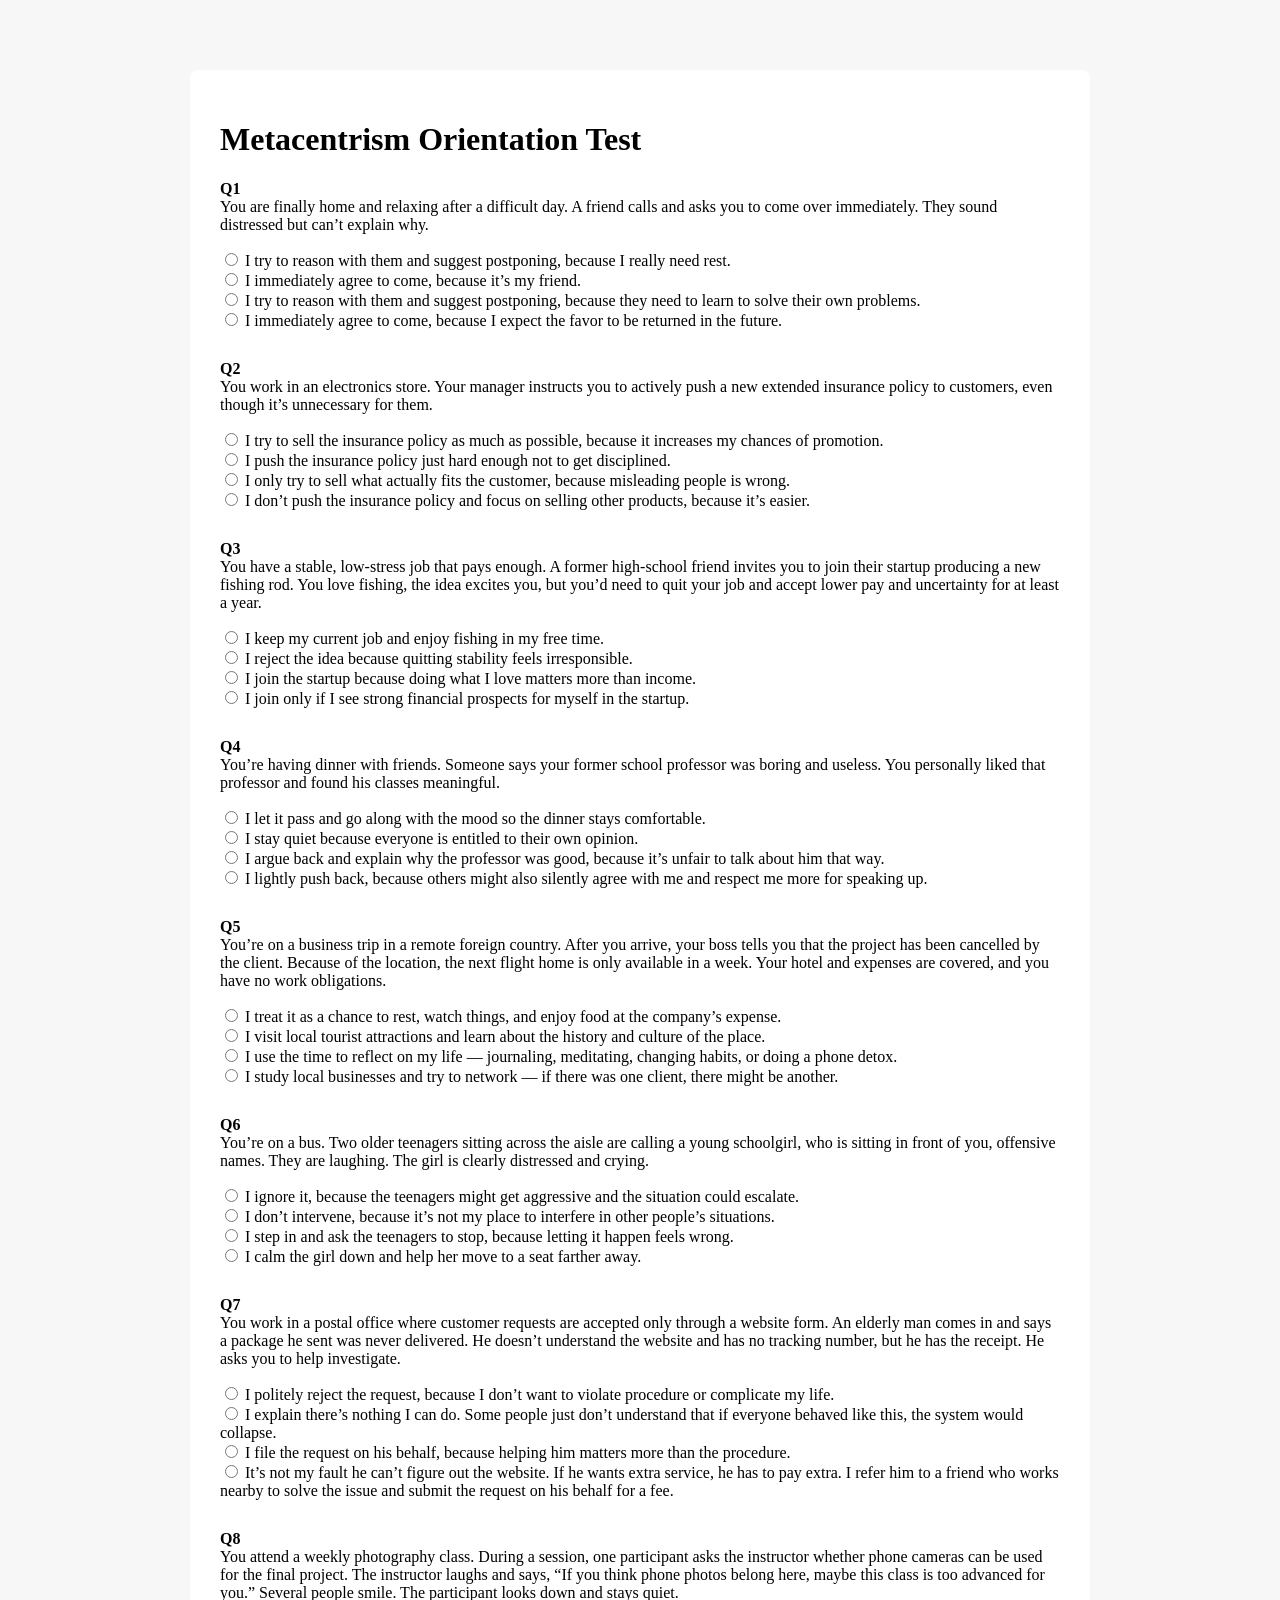
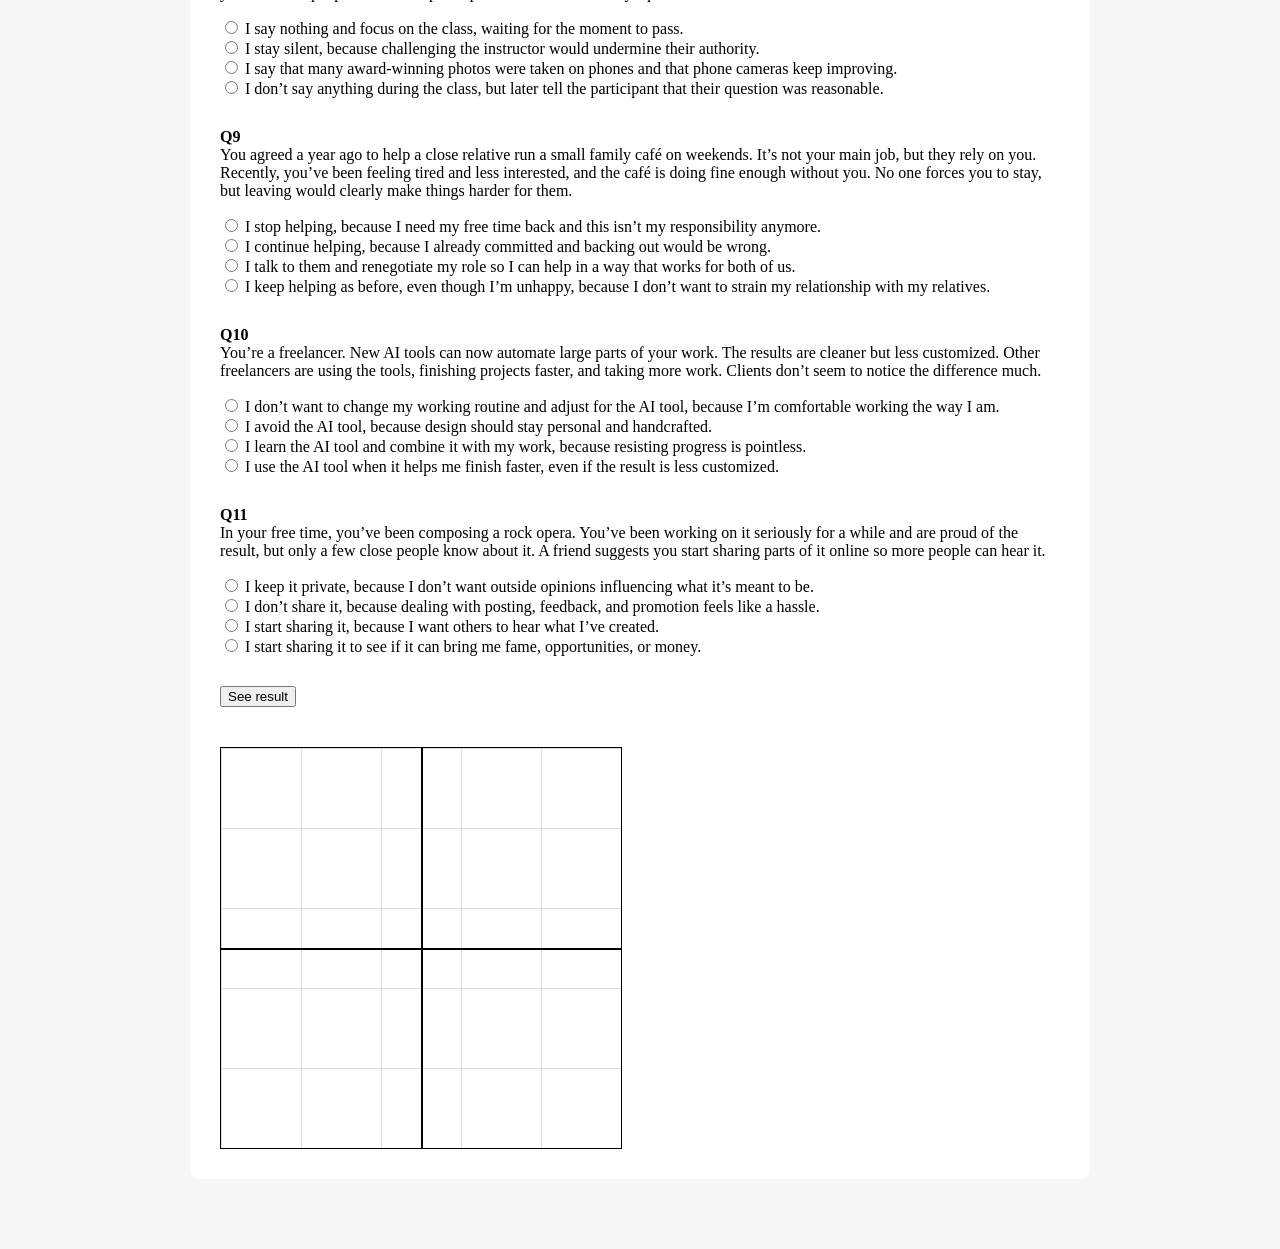
==== index.html @ 57682e9e "Update index.html" ====
<!DOCTYPE html>
<html lang="en">
<head>
  <meta charset="UTF-8">
  <title>Metacentrism Test</title>
  <link rel="stylesheet" href="css/style.css">
  <div class="container">
  <div class="test-box">
    <!-- intro -->
    <!-- form -->
    <!-- result -->

</head>

  
<body>

<h1>Metacentrism Orientation Test</h1>

<form id="testForm"></form>

<button onclick="calculate()">See result</button>
<p id="score"></p>

<div class="plane">
  <div class="axis horizontal"></div>
  <div class="axis vertical"></div>
  <div id="dot" class="dot"></div>
</div>

<script type="module" src="js/engine.js"></script>
</body>
      </div>
</div>
</html>
---- css/style.css ----
<style>
body {
  font-family: Arial, sans-serif;
  max-width: 900px;
  margin: auto;
  padding: 20px;
}
.question { margin-bottom: 30px; }
.plane {
  position: relative;
  width: 400px;
  height: 400px;
  border: 1px solid #000;
  margin-top: 40px;
  background:
    repeating-linear-gradient(to right, #ddd, #ddd 1px, transparent 1px, transparent 80px),
    repeating-linear-gradient(to bottom, #ddd, #ddd 1px, transparent 1px, transparent 80px);
}
.axis { position: absolute; background: #000; }
.axis.horizontal { top: 200px; left: 0; width: 100%; height: 2px; }
.axis.vertical { left: 200px; top: 0; height: 100%; width: 2px; }
.dot {
  position: absolute;
  width: 10px;
  height: 10px;
  background: red;
  border-radius: 50%;
  transform: translate(-50%, -50%);
  display: none;
}

.container {
  max-width: 900px;
  margin: 40px auto;
  padding: 30px;
}

.question {
  margin-bottom: 30px;
}

body {
  background: #f7f7f7;
}

.test-box {
  background: white;
  padding: 30px;
  border-radius: 8px;
}
</style>
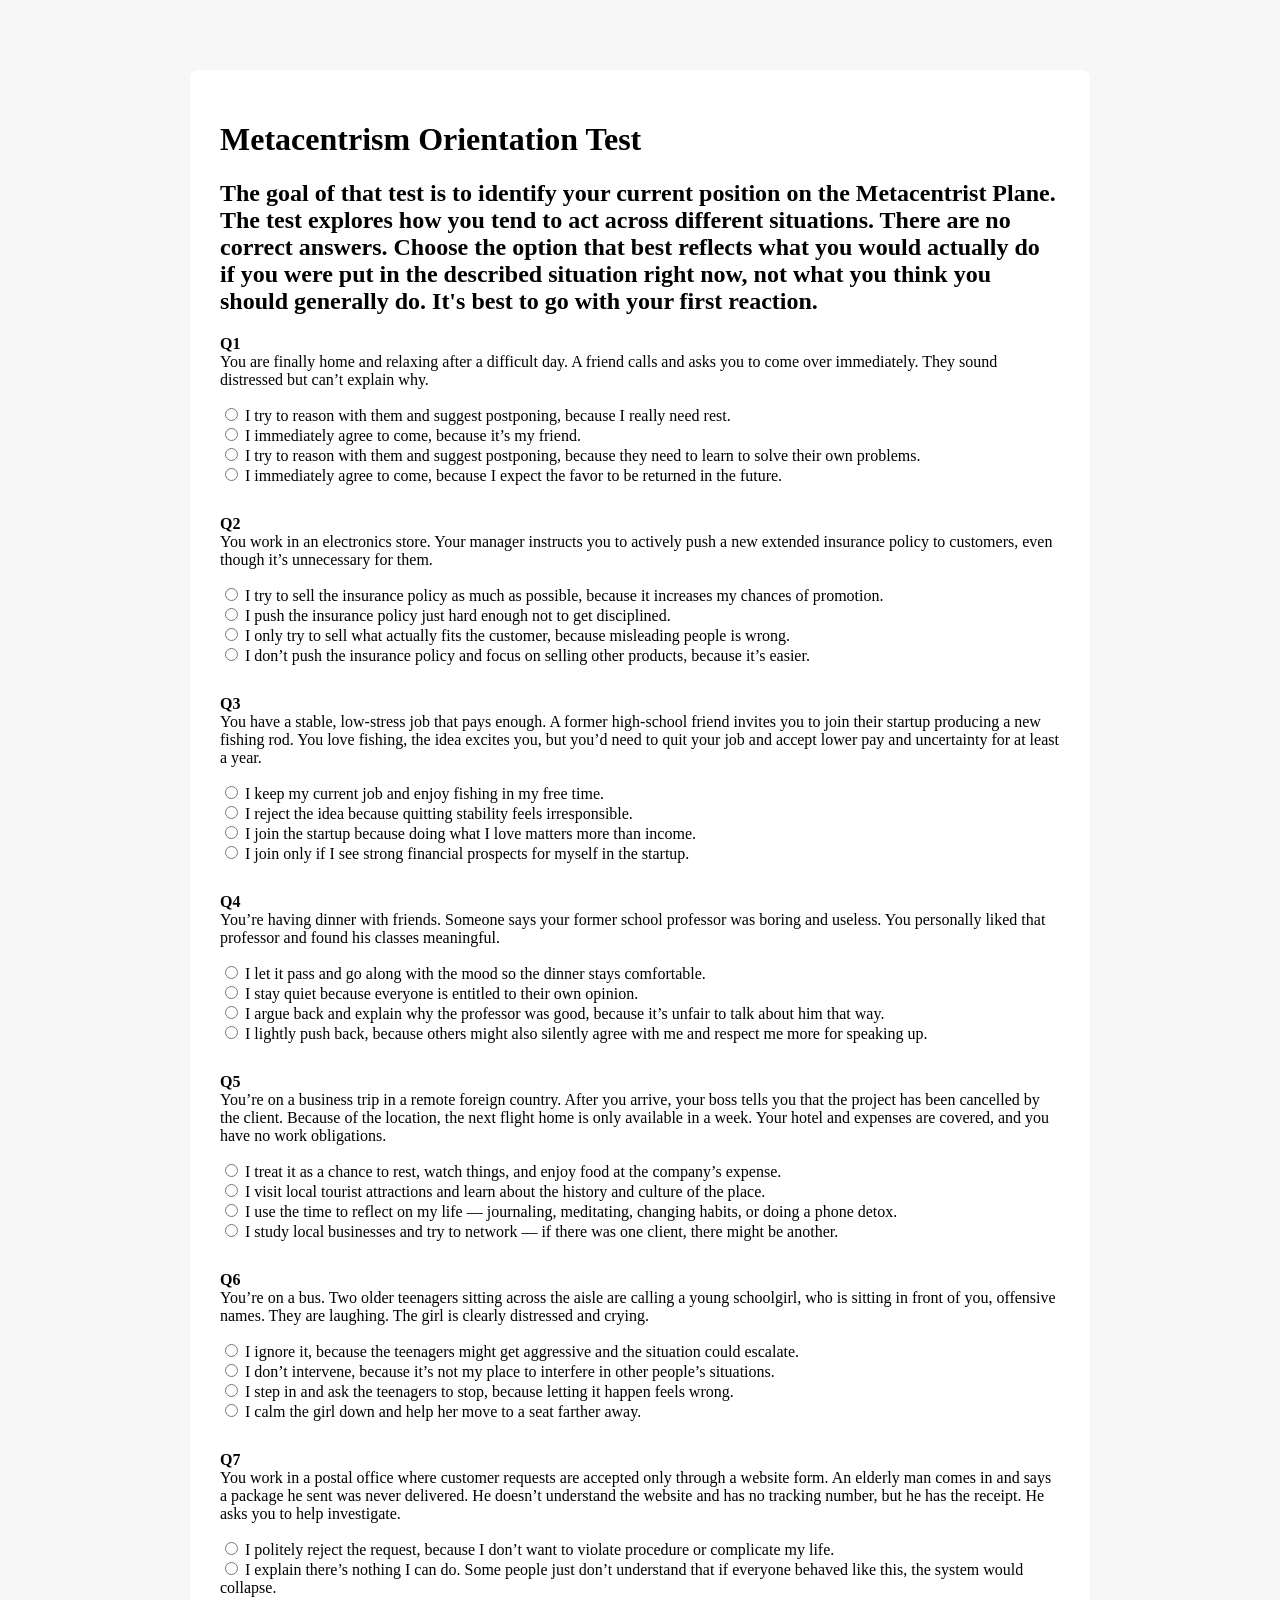
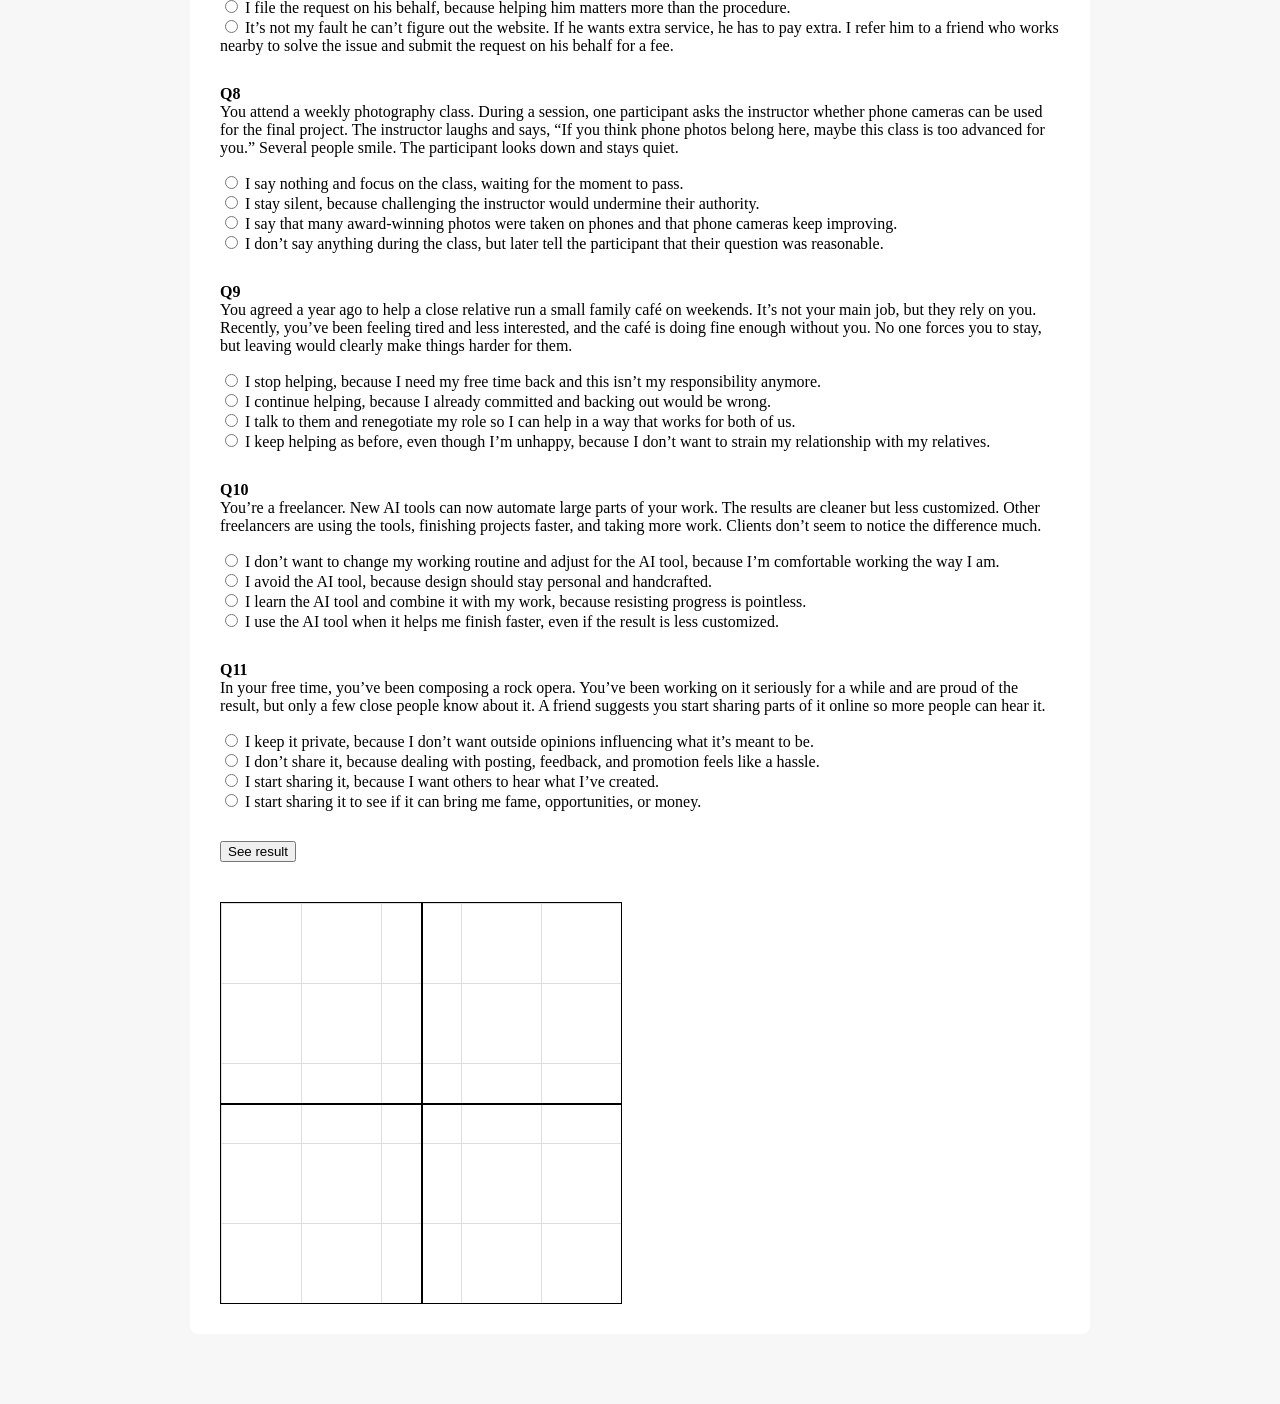
==== commit 594d4147: "Update index.html" ====
--- a/index.html
+++ b/index.html
@@ -1,21 +1,27 @@
 <!DOCTYPE html>
 <html lang="en">
-<head>
-  <meta charset="UTF-8">
-  <title>Metacentrism Test</title>
-  <link rel="stylesheet" href="css/style.css">
-  <div class="container">
+ <div class="container">
   <div class="test-box">
     <!-- intro -->
     <!-- form -->
     <!-- result -->
 
+<head>
+  <meta charset="UTF-8">
+  <title>Metacentrism Test</title>
+  <link rel="stylesheet" href="css/style.css">
 </head>
 
   
 <body>
 
 <h1>Metacentrism Orientation Test</h1>
+ <h2> The goal of that test is to identify your current position on the Metacentrist Plane.
+The test explores how you tend to act across different situations. 
+There are no correct answers.
+Choose the option that best reflects what you would actually do if you were put in the described situation right now, not what you think you should generally do.
+It's best to go with your first reaction.
+ </h2>
 
 <form id="testForm"></form>
 
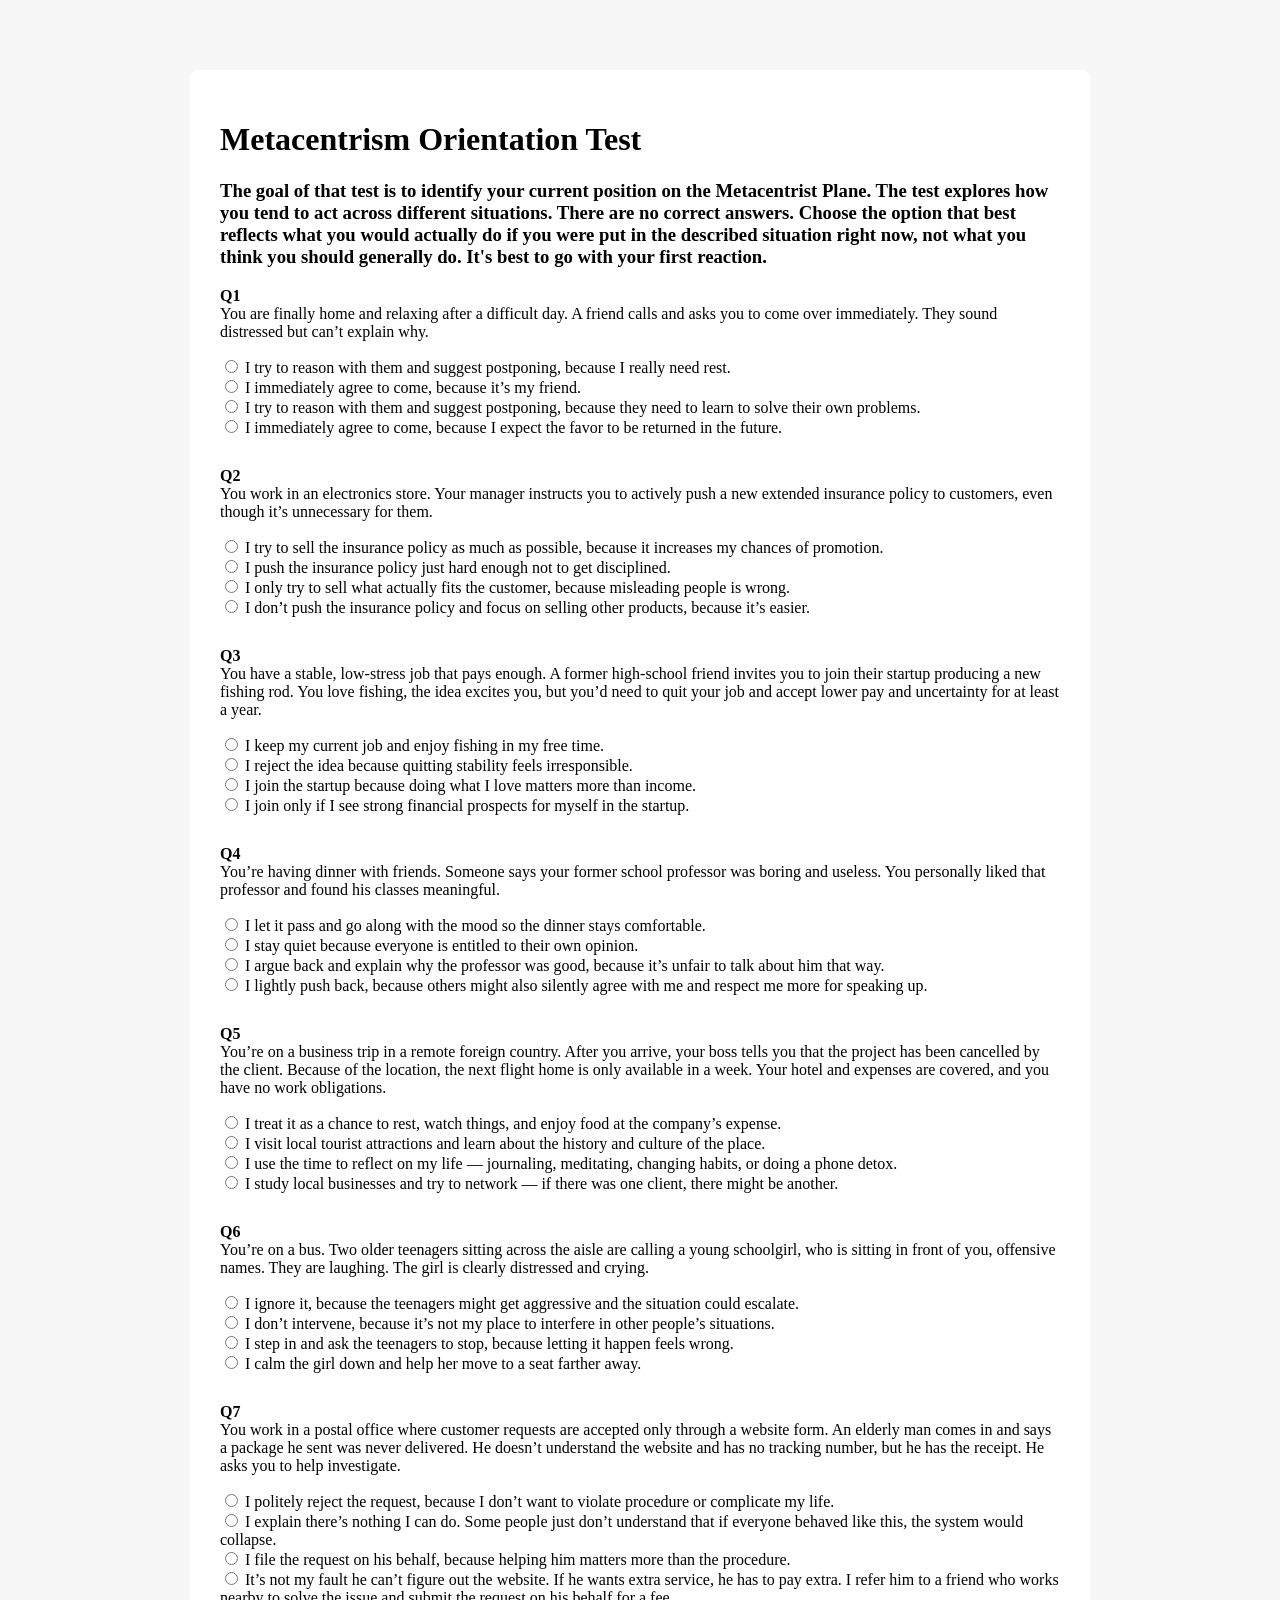
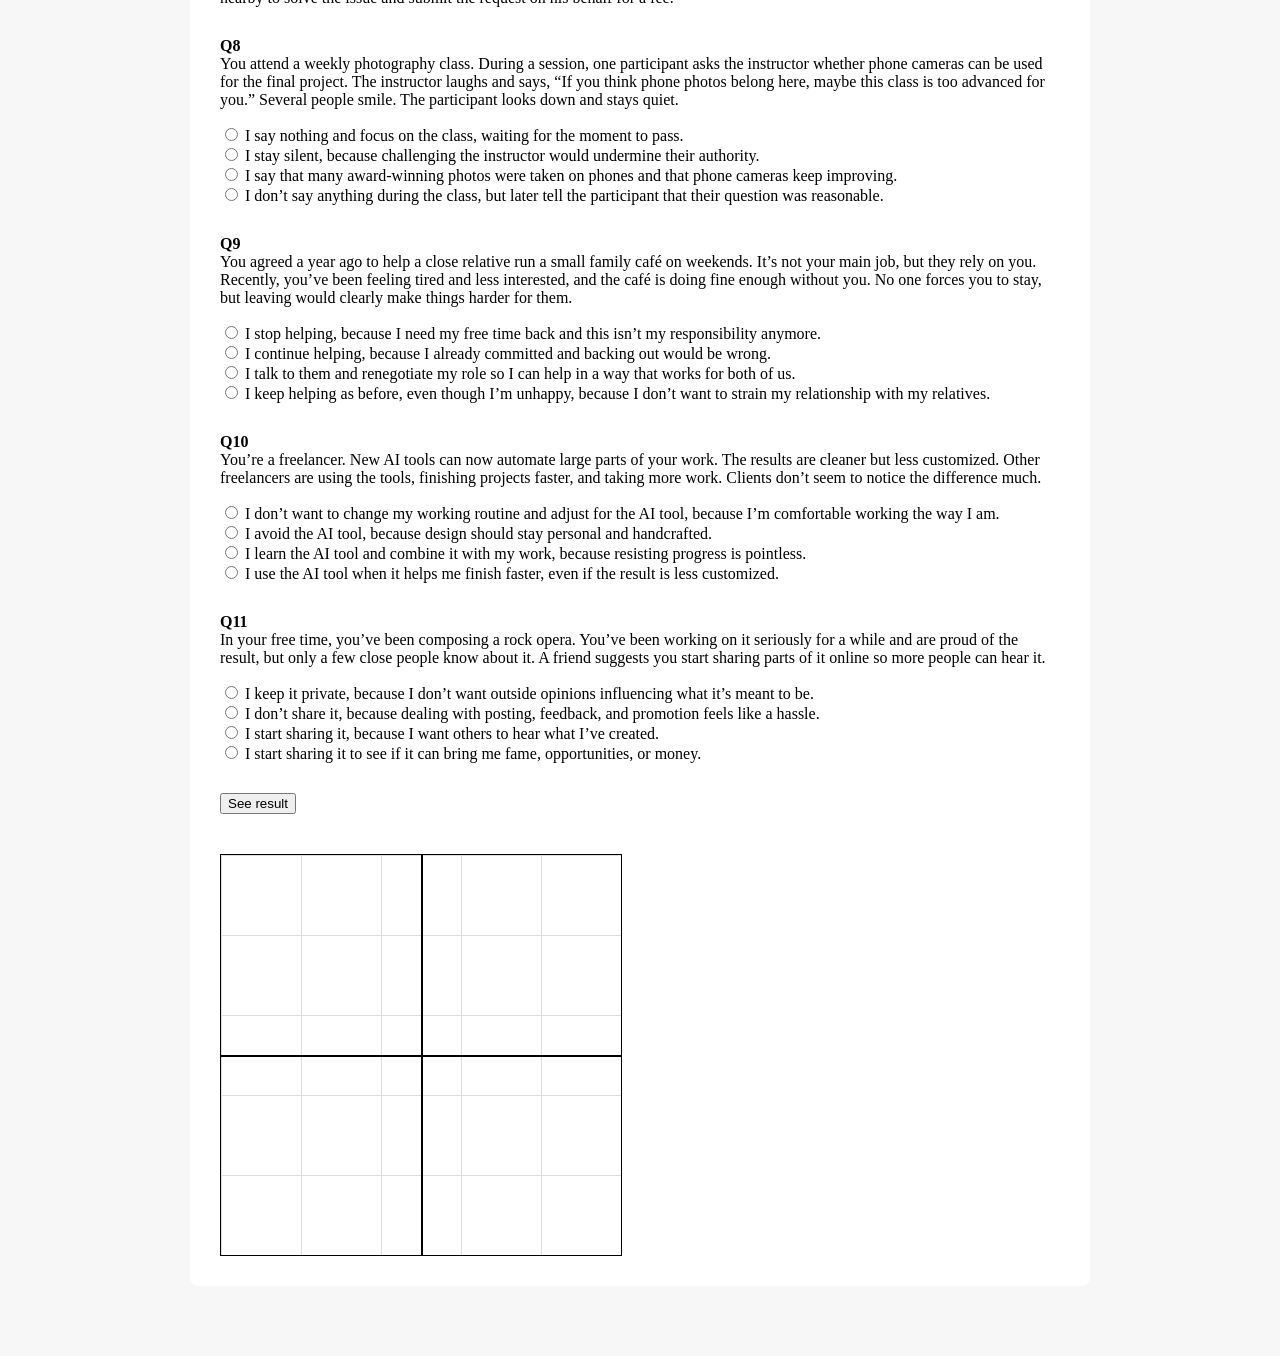
==== commit 3cd81a4f: "Update index.html" ====
--- a/index.html
+++ b/index.html
@@ -16,12 +16,12 @@
 <body>
 
 <h1>Metacentrism Orientation Test</h1>
- <h2> The goal of that test is to identify your current position on the Metacentrist Plane.
+ <h3> The goal of that test is to identify your current position on the Metacentrist Plane.
 The test explores how you tend to act across different situations. 
 There are no correct answers.
 Choose the option that best reflects what you would actually do if you were put in the described situation right now, not what you think you should generally do.
 It's best to go with your first reaction.
- </h2>
+ </h3>
 
 <form id="testForm"></form>
 
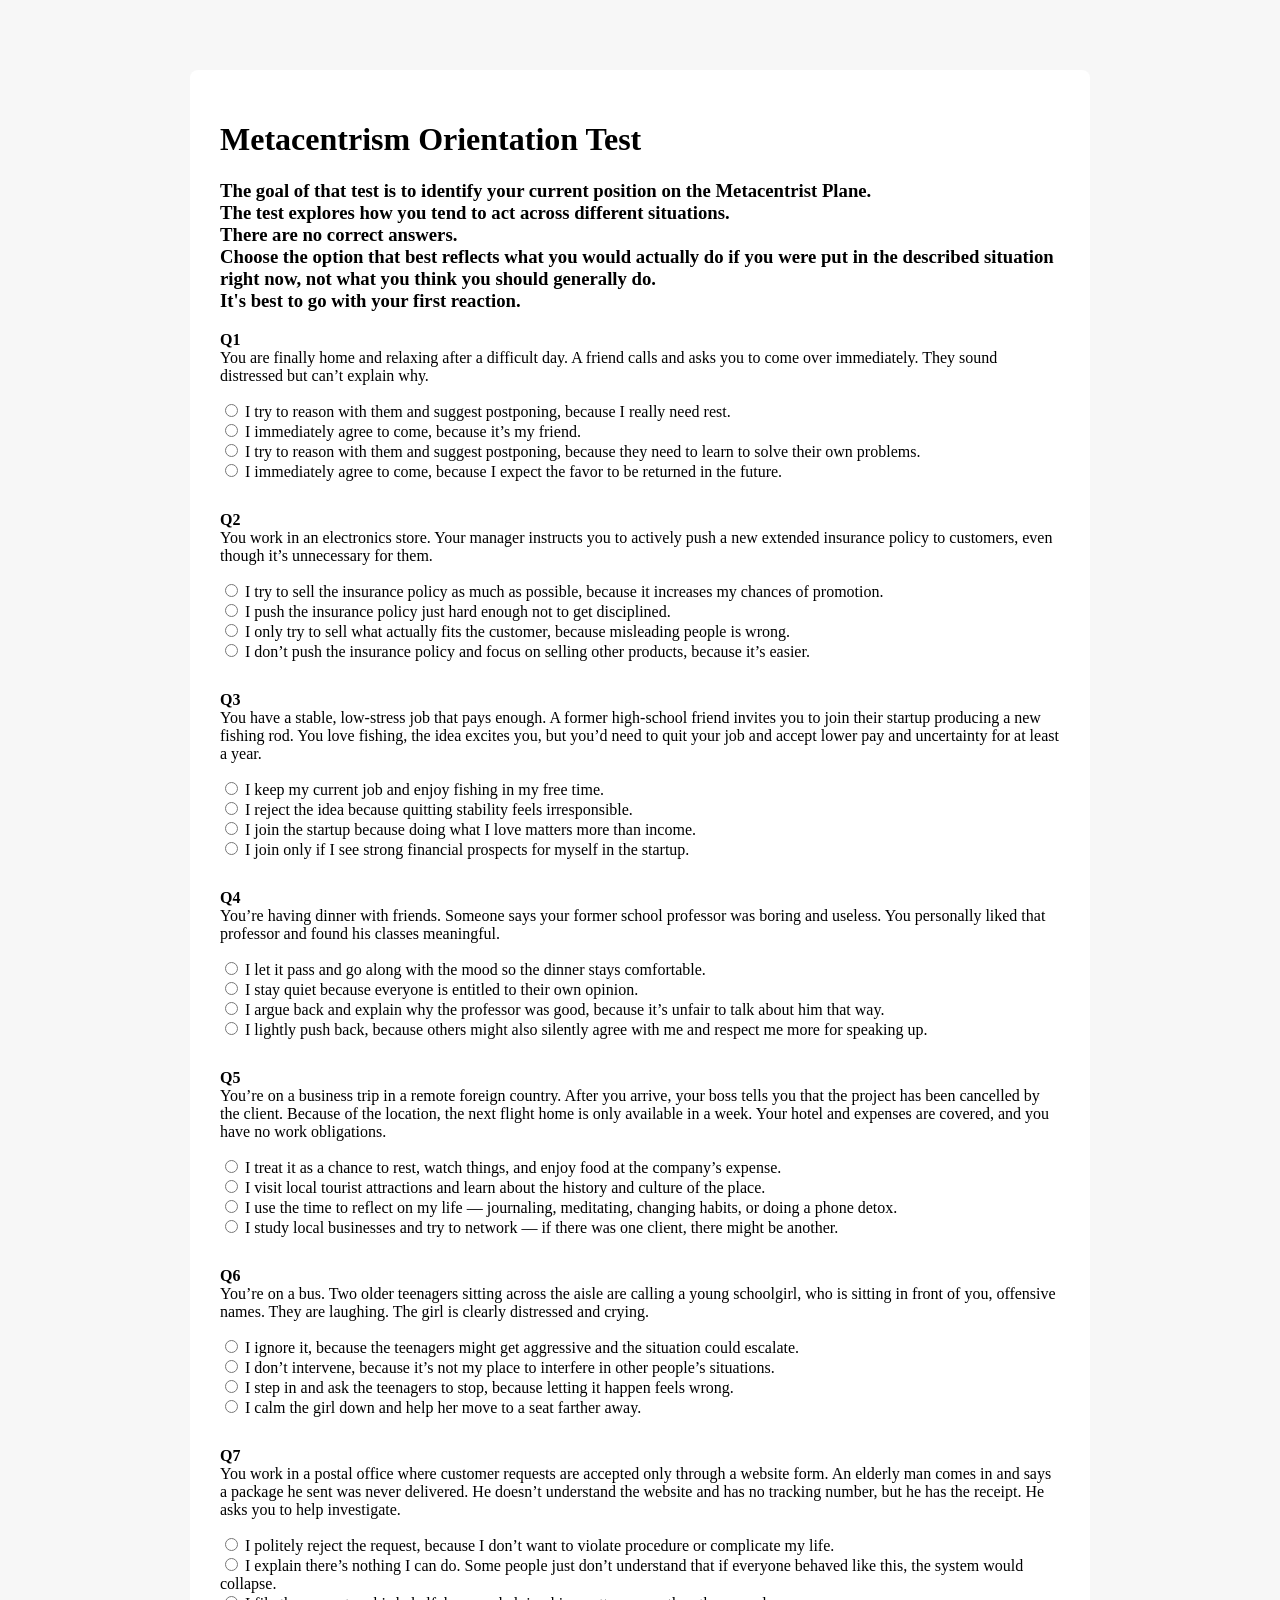
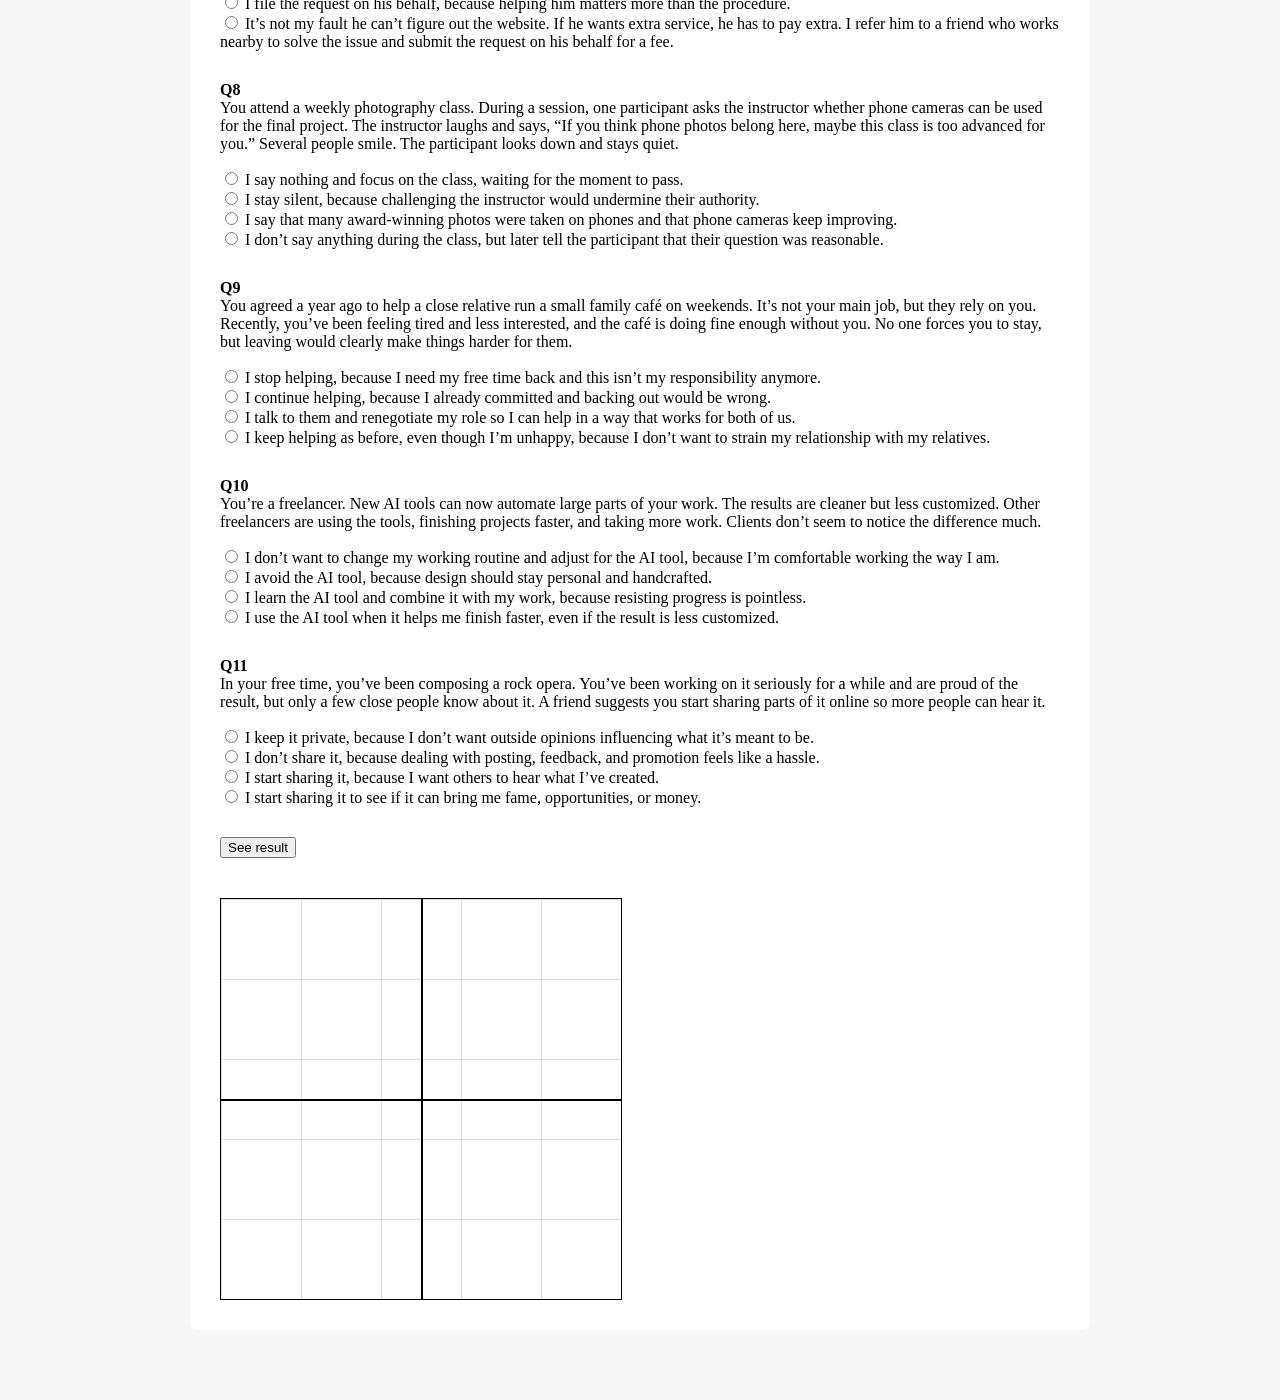
==== commit 4cd58e6f: "Update index.html" ====
--- a/index.html
+++ b/index.html
@@ -16,10 +16,10 @@
 <body>
 
 <h1>Metacentrism Orientation Test</h1>
- <h3> The goal of that test is to identify your current position on the Metacentrist Plane.
-The test explores how you tend to act across different situations. 
-There are no correct answers.
-Choose the option that best reflects what you would actually do if you were put in the described situation right now, not what you think you should generally do.
+ <h3> The goal of that test is to identify your current position on the Metacentrist Plane.<br>
+The test explores how you tend to act across different situations.<br>
+There are no correct answers.<br>
+Choose the option that best reflects what you would actually do if you were put in the described situation right now, not what you think you should generally do.<br>
 It's best to go with your first reaction.
  </h3>
 
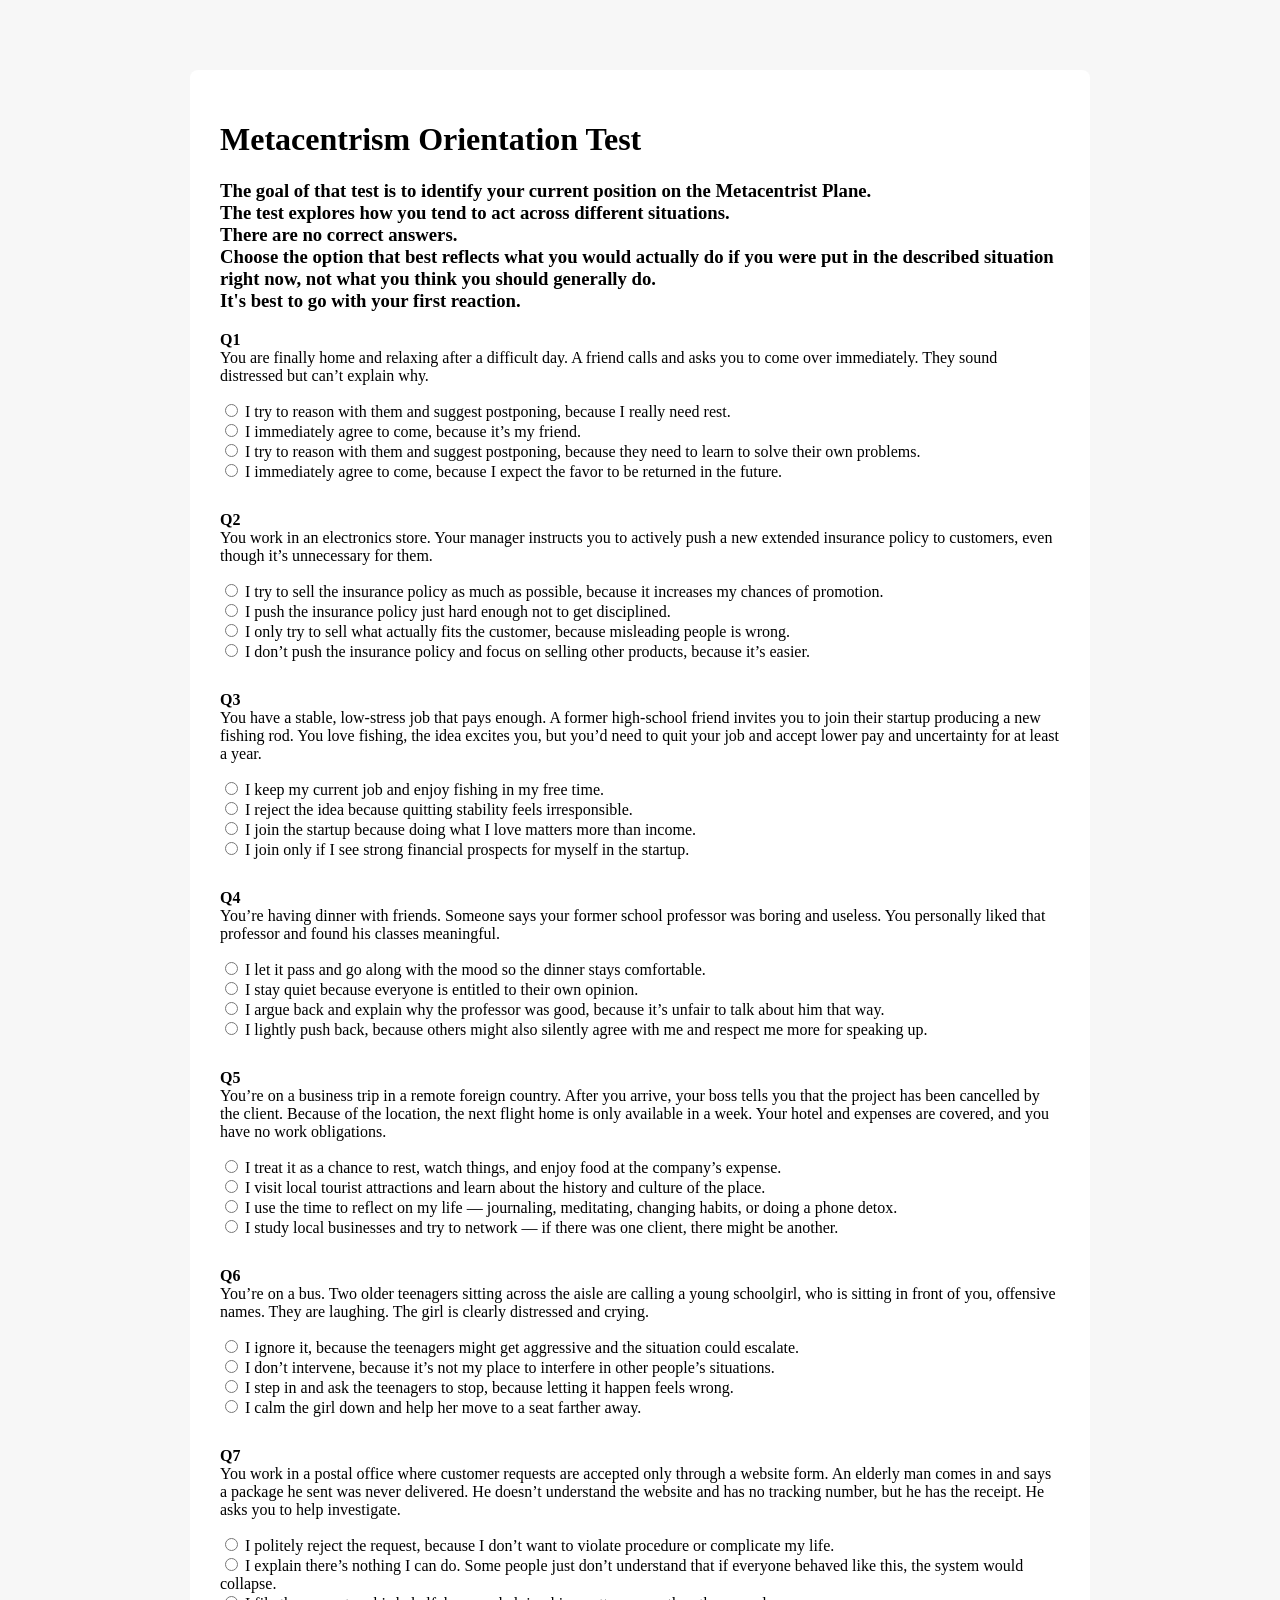
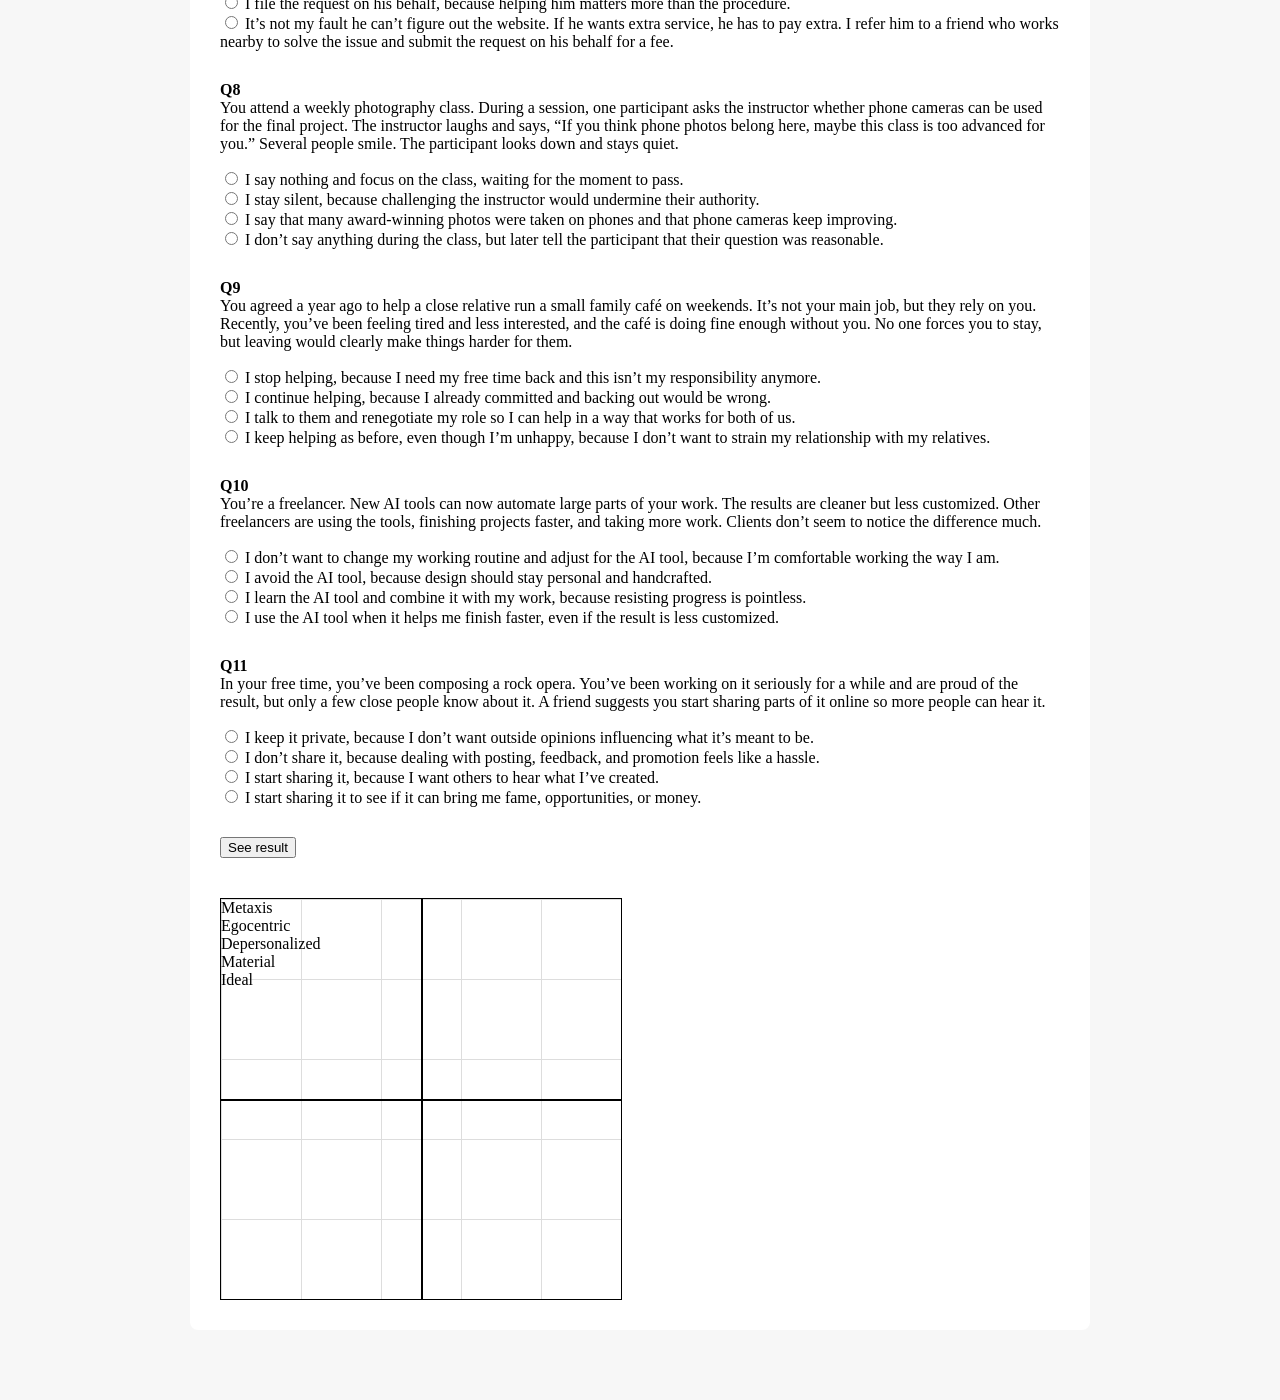
==== commit b5904c60: "Update index.html" ====
--- a/index.html
+++ b/index.html
@@ -27,11 +27,20 @@
 
 <button onclick="calculate()">See result</button>
 <p id="score"></p>
+<div id="result"></div>
+ 
 
 <div class="plane">
   <div class="axis horizontal"></div>
   <div class="axis vertical"></div>
   <div id="dot" class="dot"></div>
+ <div class="label center">Metaxis</div>
+
+<div class="label top">Egocentric</div>
+<div class="label bottom">Depersonalized</div>
+
+<div class="label left">Material</div>
+<div class="label right">Ideal</div>
 </div>
 
 <script type="module" src="js/engine.js"></script>
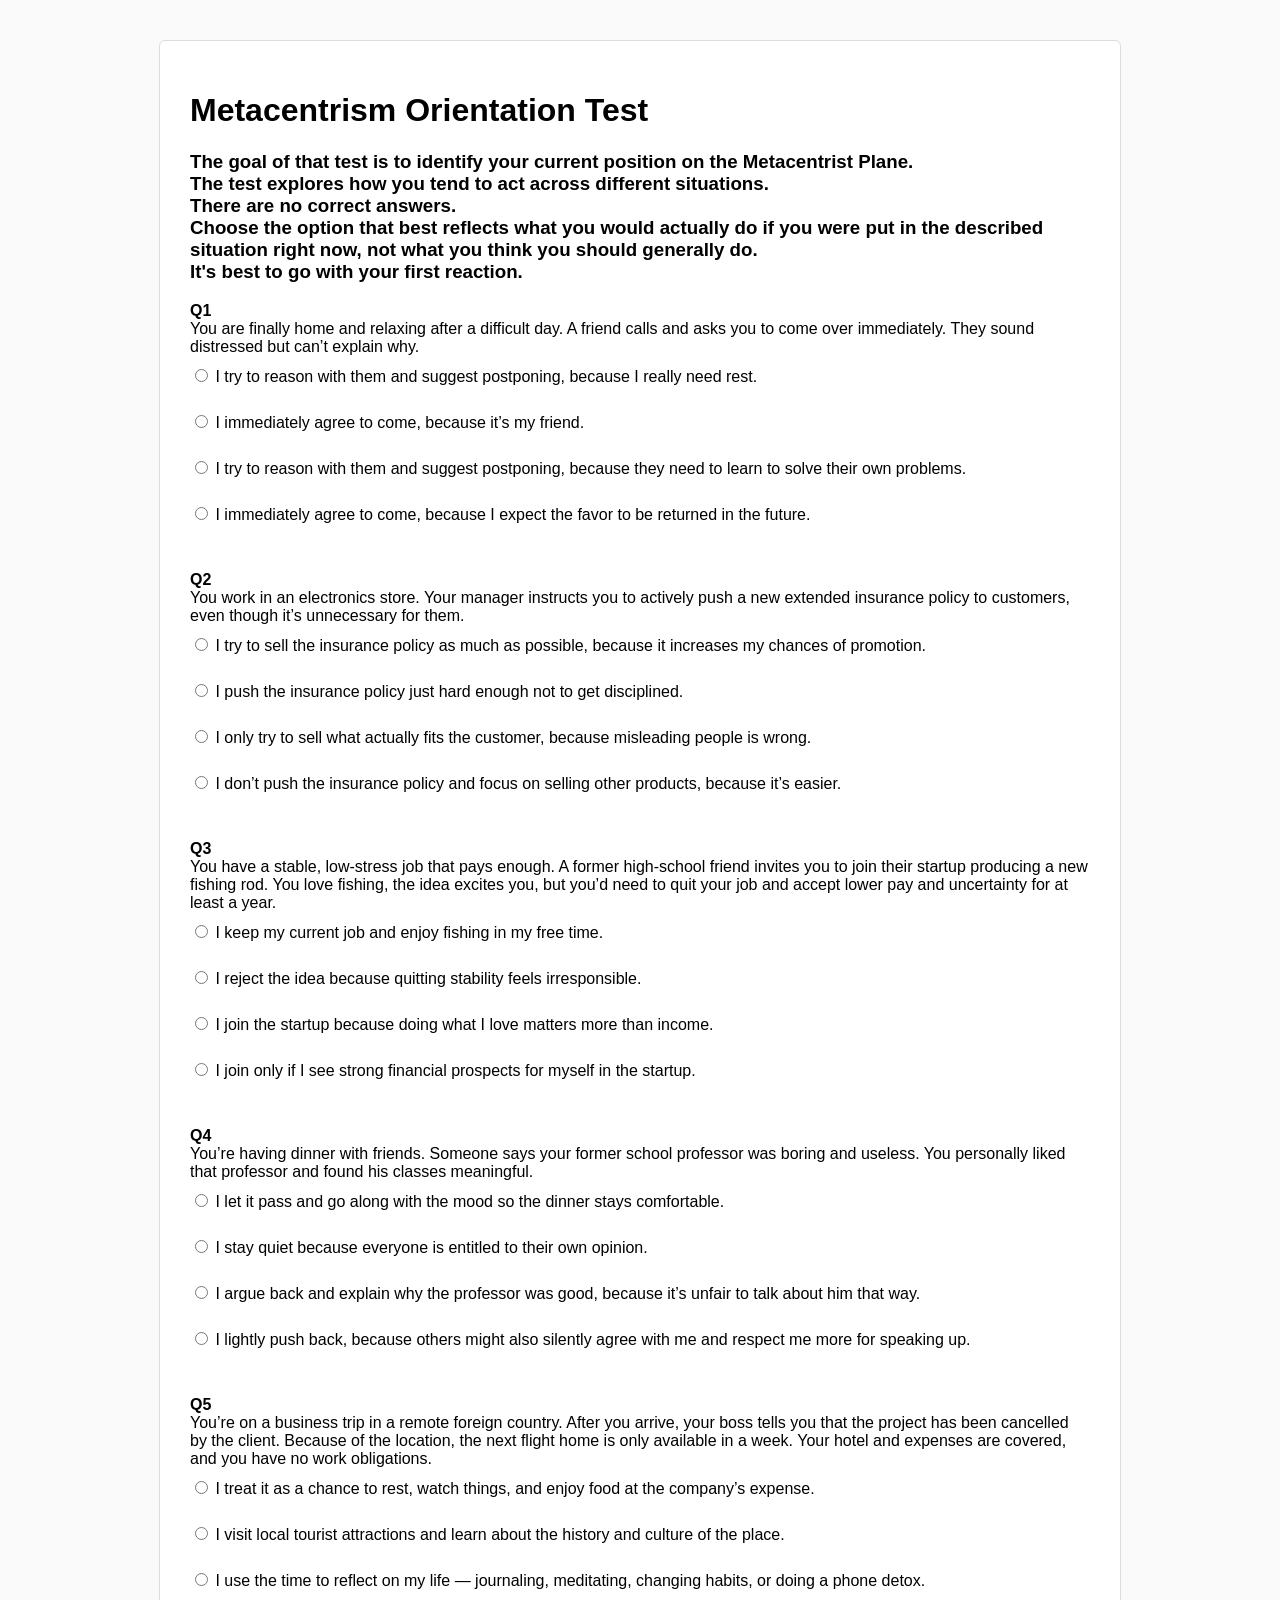
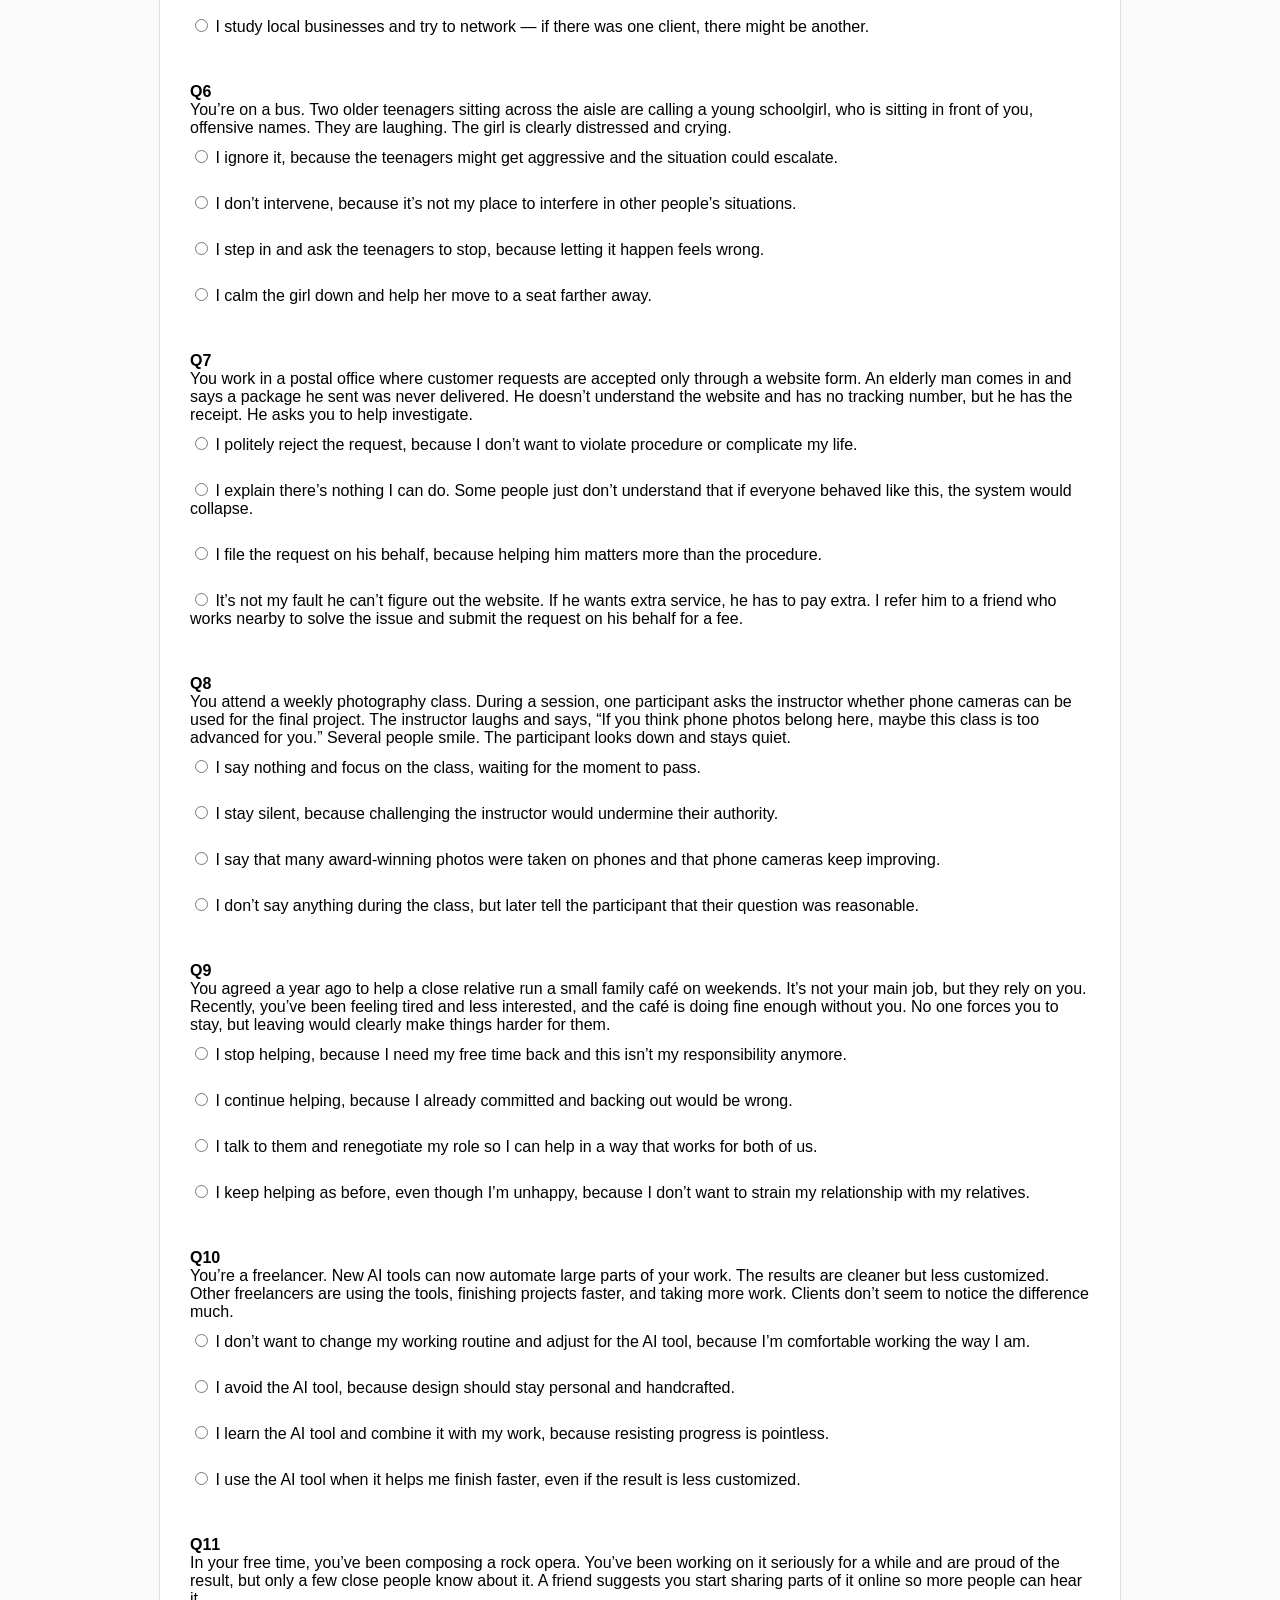
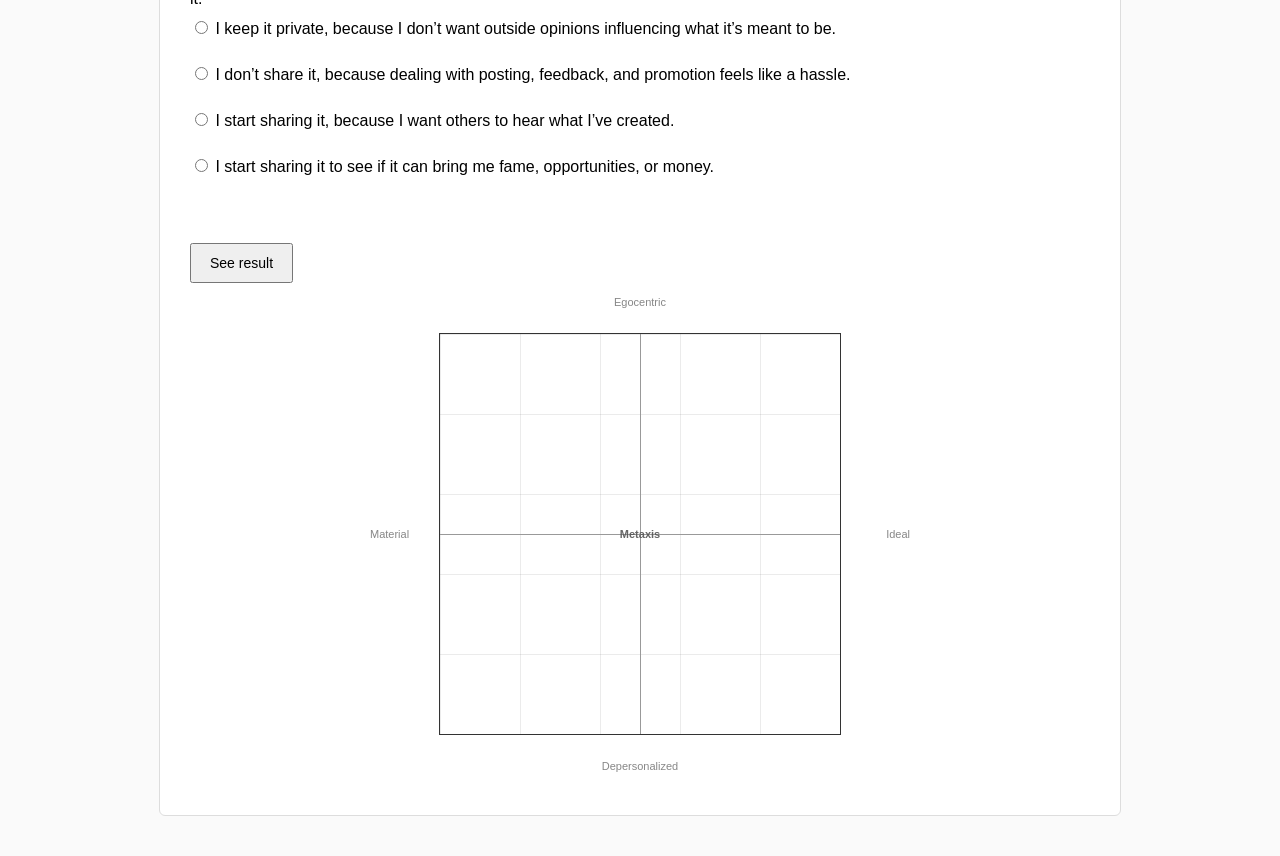
==== commit 7aef0d91: "Update index.html" ====
--- a/index.html
+++ b/index.html
@@ -31,16 +31,30 @@
  
 
 <div class="plane">
+
+  <!-- Axis lines -->
   <div class="axis horizontal"></div>
   <div class="axis vertical"></div>
+
+  <!-- Axis labels -->
+  <div class="axis-hint top-hint">Egocentric</div>
+  <div class="axis-hint bottom-hint">Depersonalized</div>
+  <div class="axis-hint left-hint">Material</div>
+  <div class="axis-hint right-hint">Ideal</div>
+
+  <!-- Center label -->
+  <div class="axis-hint" style="
+    top: 50%;
+    left: 50%;
+    transform: translate(-50%, -50%);
+    font-weight: bold;
+    opacity: 0.9;">
+    Metaxis
+  </div>
+
+  <!-- Result dot -->
   <div id="dot" class="dot"></div>
- <div class="label center">Metaxis</div>
 
-<div class="label top">Egocentric</div>
-<div class="label bottom">Depersonalized</div>
-
-<div class="label left">Material</div>
-<div class="label right">Ideal</div>
 </div>
 
 <script type="module" src="js/engine.js"></script>
--- a/css/style.css
+++ b/css/style.css
@@ -1,51 +1,155 @@
-<style>
+/* ---------- GLOBAL LAYOUT ---------- */
 body {
   font-family: Arial, sans-serif;
-  max-width: 900px;
-  margin: auto;
-  padding: 20px;
-}
-.question { margin-bottom: 30px; }
-.plane {
-  position: relative;
-  width: 400px;
-  height: 400px;
-  border: 1px solid #000;
-  margin-top: 40px;
-  background:
-    repeating-linear-gradient(to right, #ddd, #ddd 1px, transparent 1px, transparent 80px),
-    repeating-linear-gradient(to bottom, #ddd, #ddd 1px, transparent 1px, transparent 80px);
-}
-.axis { position: absolute; background: #000; }
-.axis.horizontal { top: 200px; left: 0; width: 100%; height: 2px; }
-.axis.vertical { left: 200px; top: 0; height: 100%; width: 2px; }
-.dot {
-  position: absolute;
-  width: 10px;
-  height: 10px;
-  background: red;
-  border-radius: 50%;
-  transform: translate(-50%, -50%);
-  display: none;
+  background: #fafafa;
+  margin: 0;
+  padding: 0;
 }
 
 .container {
   max-width: 900px;
   margin: 40px auto;
   padding: 30px;
+  background: #ffffff;
+  border: 1px solid #ddd;
+  border-radius: 6px;
 }
 
-.question {
+/* ---------- TEST TEXT ---------- */
+.intro {
   margin-bottom: 30px;
+  font-size: 15px;
+  line-height: 1.5;
+  color: #333;
 }
 
-body {
-  background: #f7f7f7;
+/* ---------- QUESTIONS ---------- */
+.question {
+  margin-bottom: 25px;
 }
 
-.test-box {
-  background: white;
-  padding: 30px;
-  border-radius: 8px;
+.question p {
+  margin-bottom: 10px;
 }
-</style>
+
+.question label {
+  display: block;
+  margin: 4px 0;
+  cursor: pointer;
+}
+
+/* ---------- BUTTON ---------- */
+button {
+  margin-top: 20px;
+  padding: 10px 18px;
+  font-size: 14px;
+  cursor: pointer;
+}
+
+/* ---------- RESULT TEXT ---------- */
+#score {
+  margin-top: 20px;
+  font-weight: bold;
+}
+
+#result {
+  margin-top: 30px;
+  line-height: 1.5;
+}
+
+#result h3 {
+  margin-bottom: 6px;
+  margin-top: 18px;
+}
+
+/* ---------- PLANE ---------- */
+.plane {
+  position: relative;
+  width: 400px;
+  height: 400px;
+  margin: 50px auto;
+  border: 1px solid #333;
+  background: #fff;
+}
+
+/* ---------- AXES ---------- */
+.axis.horizontal {
+  position: absolute;
+  top: 50%;
+  left: 0;
+  width: 100%;
+  height: 1px;
+  background: #999;
+}
+
+.axis.vertical {
+  position: absolute;
+  left: 50%;
+  top: 0;
+  height: 100%;
+  width: 1px;
+  background: #999;
+}
+
+/* ---------- GRID (5x5 visual only) ---------- */
+.plane::before,
+.plane::after {
+  content: "";
+  position: absolute;
+  inset: 0;
+  pointer-events: none;
+}
+
+.plane::before {
+  background:
+    linear-gradient(to right, rgba(0,0,0,0.08) 1px, transparent 1px),
+    linear-gradient(to bottom, rgba(0,0,0,0.08) 1px, transparent 1px);
+  background-size: 80px 80px;
+}
+
+/* ---------- DOT ---------- */
+.dot {
+  position: absolute;
+  width: 12px;
+  height: 12px;
+  background: #c0392b;
+  border-radius: 50%;
+  transform: translate(-50%, -50%);
+  display: none;
+}
+
+/* ---------- AXIS EXPLANATIONS ---------- */
+.axis-hint {
+  position: absolute;
+  font-size: 11px;
+  color: #555;
+  opacity: 0.7;
+  pointer-events: none;
+  white-space: nowrap;
+}
+
+/* Agency axis */
+.top-hint {
+  top: -38px;
+  left: 50%;
+  transform: translateX(-50%);
+}
+
+.bottom-hint {
+  bottom: -38px;
+  left: 50%;
+  transform: translateX(-50%);
+}
+
+/* Abstraction axis */
+.left-hint {
+  left: -70px;
+  top: 50%;
+  transform: translateY(-50%);
+}
+
+.right-hint {
+  right: -70px;
+  top: 50%;
+  transform: translateY(-50%);
+}
